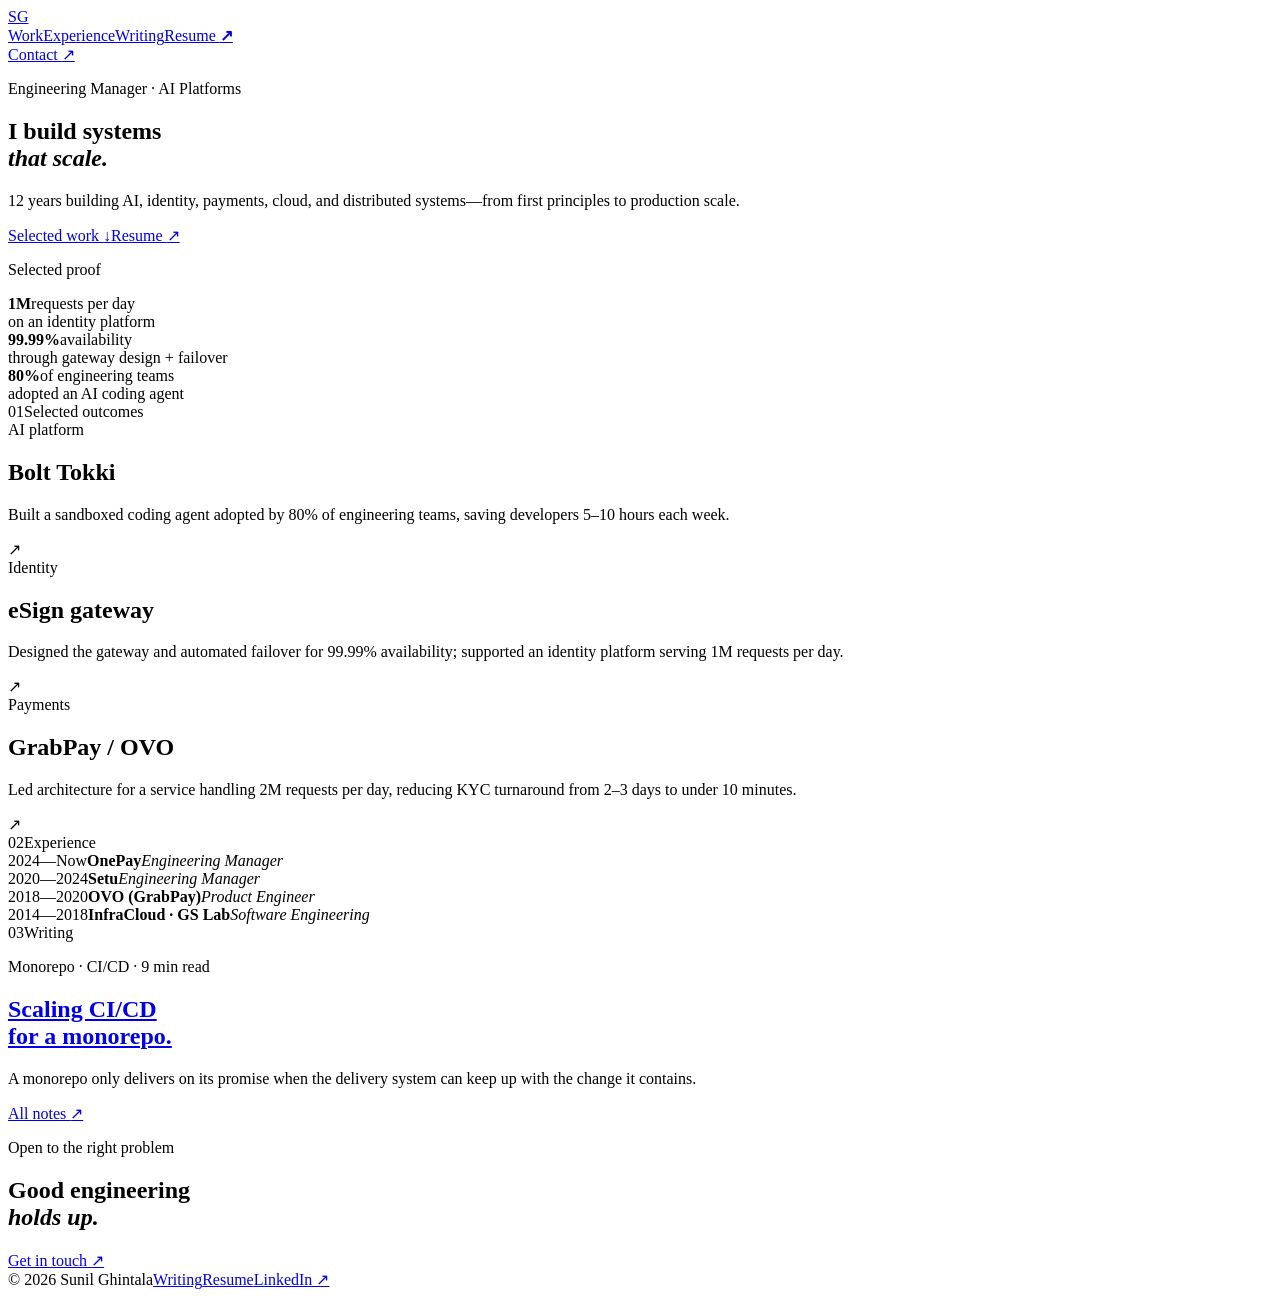
==== index.html @ 9026701f "Publish monorepo CI/CD scaling article" ====
<!doctype html>
<html lang="en">
  <head>
    <meta charset="UTF-8" />
    <meta name="viewport" content="width=device-width, initial-scale=1.0" />
    <meta name="description" content="Sunil Ghintala is an Engineering Manager building AI platforms, CI/CD systems, distributed systems, and reliable backend infrastructure." />
    <meta name="robots" content="index, follow" />
    <link rel="canonical" href="https://sghintala.github.io/" />
    <meta property="og:type" content="website" />
    <meta property="og:url" content="https://sghintala.github.io/" />
    <meta property="og:title" content="Sunil Ghintala — Engineering Manager" />
    <meta property="og:description" content="Engineering Manager building AI platforms, CI/CD systems, distributed systems, and reliable backend infrastructure." />
    <meta name="twitter:card" content="summary" />
    <meta name="twitter:title" content="Sunil Ghintala — Engineering Manager" />
    <meta name="twitter:description" content="Engineering Manager building AI platforms, CI/CD systems, distributed systems, and reliable backend infrastructure." />
    <title>Sunil Ghintala — Engineering Manager</title>
    <link rel="preconnect" href="https://fonts.googleapis.com" />
    <link rel="preconnect" href="https://fonts.gstatic.com" crossorigin />
    <link href="https://fonts.googleapis.com/css2?family=DM+Mono:wght@400;500&family=Manrope:wght@400;500;600;700;800&family=Space+Grotesk:wght@500;600;700&display=swap" rel="stylesheet" />
    <link rel="stylesheet" href="styles.css?v=4" />
    <script type="application/ld+json">
      {"@context":"https://schema.org","@type":"Person","name":"Sunil Ghintala","url":"https://sghintala.github.io/","jobTitle":"Engineering Manager","description":"Engineering Manager building AI platforms, CI/CD systems, distributed systems, and reliable backend infrastructure.","knowsAbout":["Agentic AI Platforms","CI/CD","Backend Engineering","Distributed Systems","Cloud Reliability"],"sameAs":["https://www.linkedin.com/in/sunil-ghintala/","https://github.com/sghintala"]}
    </script>
  </head>
  <body>
    <header class="site-header wrap">
      <a class="logo" href="#top" aria-label="Sunil Ghintala home"><span>SG</span><i></i></a>
      <nav aria-label="Primary navigation"><a href="#work">Work</a><a href="#experience">Experience</a><a href="blog/">Writing</a><a href="assets/Sunil_Ghintala_Resume.pdf" target="_blank" rel="noreferrer">Resume <b>↗</b></a></nav>
      <a class="header-cta" href="https://www.linkedin.com/in/sunil-ghintala/" target="_blank" rel="noreferrer">Contact <span>↗</span></a>
    </header>

    <main id="top">
      <section class="hero wrap">
        <div class="hero-copy">
          <p class="kicker"><span class="pulse"></span> Engineering Manager · AI Platforms</p>
          <h1>I build systems<br /><em>that scale.</em></h1>
          <p class="hero-lede">12 years building AI, identity, payments, cloud, and distributed systems—from first principles to production scale.</p>
          <div class="hero-actions"><a class="button button-primary" href="#work">Selected work <span>↓</span></a><a class="button button-ghost" href="assets/Sunil_Ghintala_Resume.pdf" target="_blank" rel="noreferrer">Resume <span>↗</span></a></div>
        </div>
        <aside class="hero-proof" aria-label="Selected proof points"><p class="eyebrow">Selected proof</p><div class="proof-item"><strong>1M</strong><span>requests per day<br />on an identity platform</span></div><div class="proof-item"><strong>99.99%</strong><span>availability<br />through gateway design + failover</span></div><div class="proof-item"><strong>80%</strong><span>of engineering teams<br />adopted an AI coding agent</span></div></aside>
      </section>

      <section class="rule-section wrap" id="work"><div class="section-label"><span>01</span><span>Selected outcomes</span></div><div class="outcome-list"><article><span class="outcome-type">AI platform</span><div><h2>Bolt Tokki</h2><p>Built a sandboxed coding agent adopted by 80% of engineering teams, saving developers 5–10 hours each week.</p></div><span class="outcome-arrow">↗</span></article><article><span class="outcome-type">Identity</span><div><h2>eSign gateway</h2><p>Designed the gateway and automated failover for 99.99% availability; supported an identity platform serving 1M requests per day.</p></div><span class="outcome-arrow">↗</span></article><article><span class="outcome-type">Payments</span><div><h2>GrabPay / OVO</h2><p>Led architecture for a service handling 2M requests per day, reducing KYC turnaround from 2–3 days to under 10 minutes.</p></div><span class="outcome-arrow">↗</span></article></div></section>

      <section class="experience-section wrap" id="experience"><div class="section-label"><span>02</span><span>Experience</span></div><div class="experience-list"><div><span>2024—Now</span><strong>OnePay</strong><em>Engineering Manager</em></div><div><span>2020—2024</span><strong>Setu</strong><em>Engineering Manager</em></div><div><span>2018—2020</span><strong>OVO (GrabPay)</strong><em>Product Engineer</em></div><div><span>2014—2018</span><strong>InfraCloud · GS Lab</strong><em>Software Engineering</em></div></div></section>

      <section class="writing-section wrap" id="writing"><div class="section-label"><span>03</span><span>Writing</span></div><div class="writing-row"><div><p class="eyebrow">Monorepo · CI/CD · 9 min read</p><h2><a href="blog/scaling-cicd-for-a-monorepo.html">Scaling CI/CD<br />for a monorepo.</a></h2><p>A monorepo only delivers on its promise when the delivery system can keep up with the change it contains.</p></div><a class="button button-ghost" href="blog/">All notes <span>↗</span></a></div></section>

      <section class="closing-section"><div class="wrap"><p class="kicker"><span class="pulse"></span> Open to the right problem</p><h2>Good engineering<br /><em>holds up.</em></h2><a class="button button-primary" href="https://www.linkedin.com/in/sunil-ghintala/" target="_blank" rel="noreferrer">Get in touch <span>↗</span></a></div></section>
    </main>
    <footer class="site-footer wrap"><span>© <span id="year"></span> Sunil Ghintala</span><span class="footer-links"><a href="blog/">Writing</a><a href="assets/Sunil_Ghintala_Resume.pdf" target="_blank" rel="noreferrer">Resume</a><a href="https://www.linkedin.com/in/sunil-ghintala/" target="_blank" rel="noreferrer">LinkedIn ↗</a></span></footer>
    <script>document.getElementById('year').textContent = new Date().getFullYear();</script>
  </body>
</html>
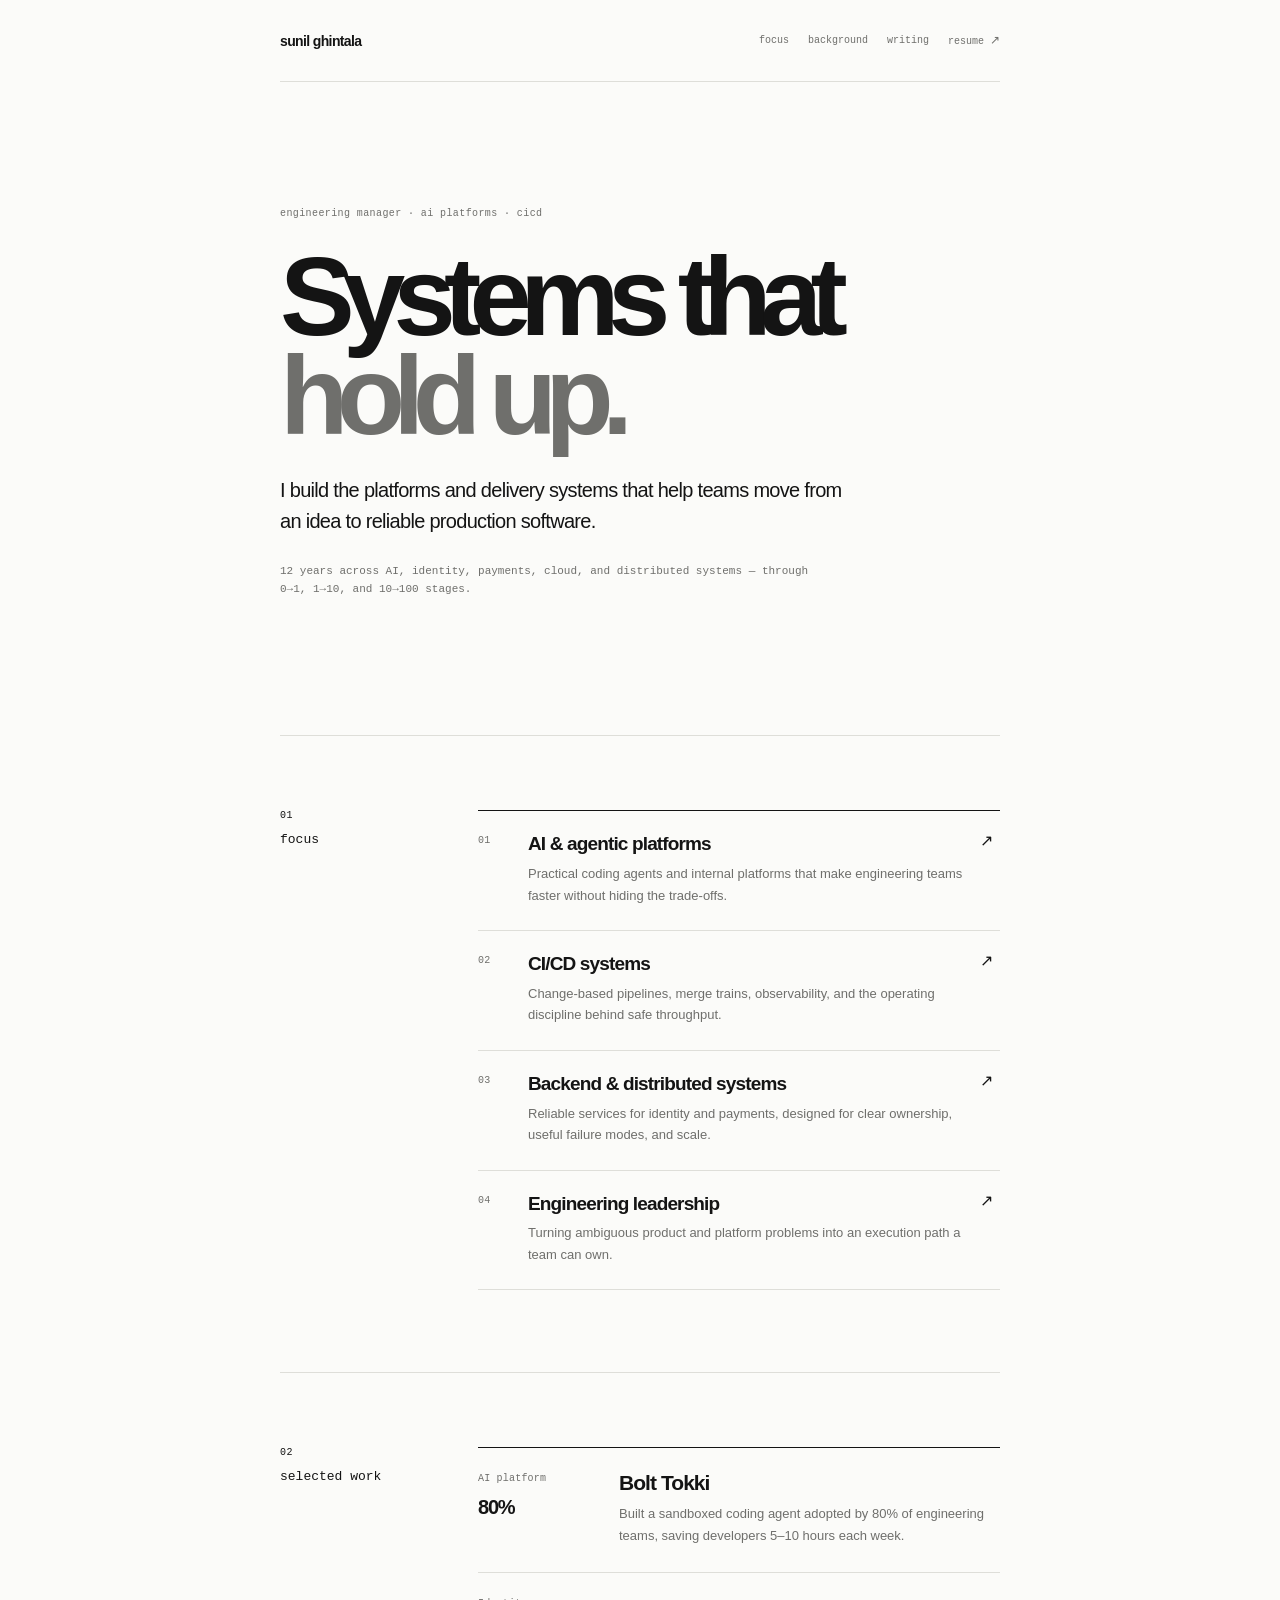
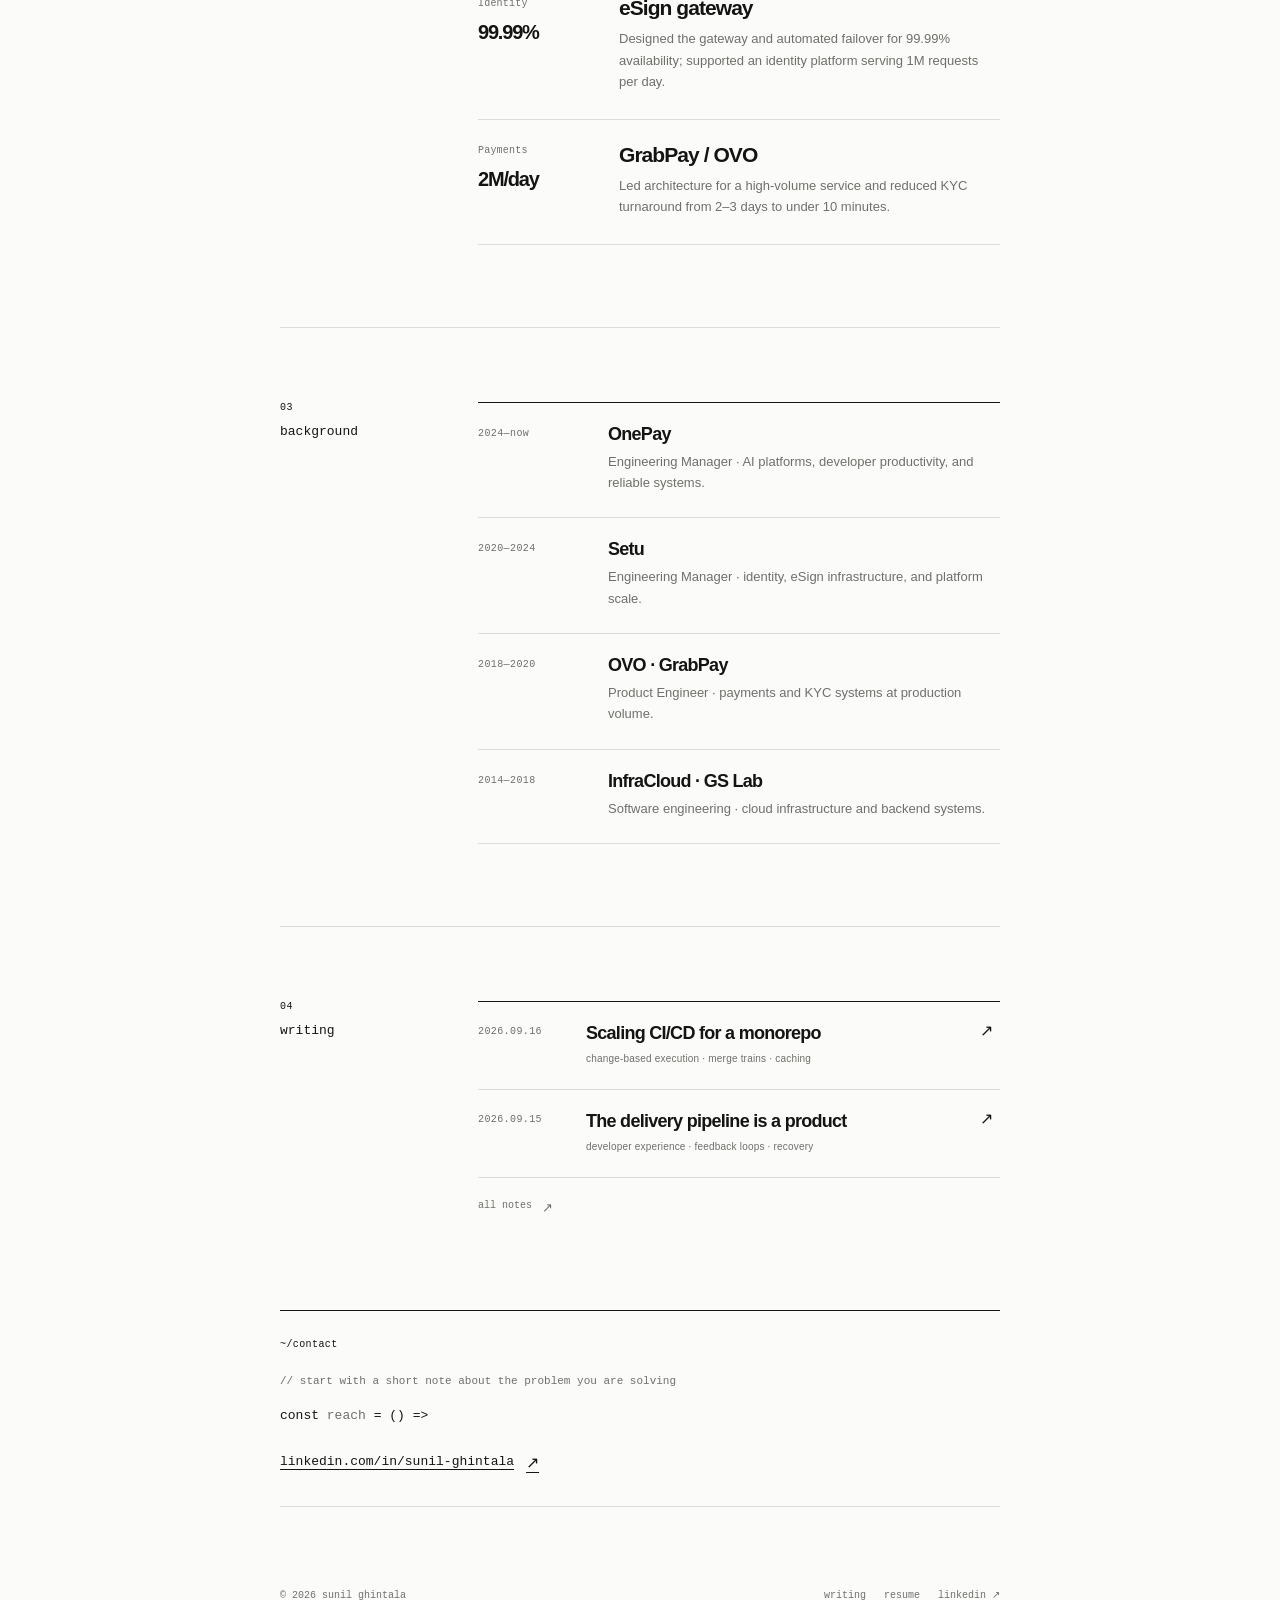
==== commit c101e18a: "Redesign site as a minimal engineering profile" ====
--- a/index.html
+++ b/index.html
@@ -17,38 +17,77 @@
     <link rel="preconnect" href="https://fonts.googleapis.com" />
     <link rel="preconnect" href="https://fonts.gstatic.com" crossorigin />
     <link href="https://fonts.googleapis.com/css2?family=DM+Mono:wght@400;500&family=Manrope:wght@400;500;600;700;800&family=Space+Grotesk:wght@500;600;700&display=swap" rel="stylesheet" />
-    <link rel="stylesheet" href="styles.css?v=4" />
+    <link rel="stylesheet" href="styles.css?v=5" />
     <script type="application/ld+json">
       {"@context":"https://schema.org","@type":"Person","name":"Sunil Ghintala","url":"https://sghintala.github.io/","jobTitle":"Engineering Manager","description":"Engineering Manager building AI platforms, CI/CD systems, distributed systems, and reliable backend infrastructure.","knowsAbout":["Agentic AI Platforms","CI/CD","Backend Engineering","Distributed Systems","Cloud Reliability"],"sameAs":["https://www.linkedin.com/in/sunil-ghintala/","https://github.com/sghintala"]}
     </script>
   </head>
   <body>
     <header class="site-header wrap">
-      <a class="logo" href="#top" aria-label="Sunil Ghintala home"><span>SG</span><i></i></a>
-      <nav aria-label="Primary navigation"><a href="#work">Work</a><a href="#experience">Experience</a><a href="blog/">Writing</a><a href="assets/Sunil_Ghintala_Resume.pdf" target="_blank" rel="noreferrer">Resume <b>↗</b></a></nav>
-      <a class="header-cta" href="https://www.linkedin.com/in/sunil-ghintala/" target="_blank" rel="noreferrer">Contact <span>↗</span></a>
+      <a class="wordmark" href="#top" aria-label="Sunil Ghintala home">sunil ghintala</a>
+      <nav aria-label="Primary navigation">
+        <a href="#focus">focus</a>
+        <a href="#background">background</a>
+        <a href="blog/">writing</a>
+        <a href="assets/Sunil_Ghintala_Resume.pdf" target="_blank" rel="noreferrer">resume <span>↗</span></a>
+      </nav>
     </header>
 
-    <main id="top">
-      <section class="hero wrap">
-        <div class="hero-copy">
-          <p class="kicker"><span class="pulse"></span> Engineering Manager · AI Platforms</p>
-          <h1>I build systems<br /><em>that scale.</em></h1>
-          <p class="hero-lede">12 years building AI, identity, payments, cloud, and distributed systems—from first principles to production scale.</p>
-          <div class="hero-actions"><a class="button button-primary" href="#work">Selected work <span>↓</span></a><a class="button button-ghost" href="assets/Sunil_Ghintala_Resume.pdf" target="_blank" rel="noreferrer">Resume <span>↗</span></a></div>
-        </div>
-        <aside class="hero-proof" aria-label="Selected proof points"><p class="eyebrow">Selected proof</p><div class="proof-item"><strong>1M</strong><span>requests per day<br />on an identity platform</span></div><div class="proof-item"><strong>99.99%</strong><span>availability<br />through gateway design + failover</span></div><div class="proof-item"><strong>80%</strong><span>of engineering teams<br />adopted an AI coding agent</span></div></aside>
+    <main id="top" class="wrap">
+      <section class="hero">
+        <p class="mono eyebrow">engineering manager · ai platforms · cicd</p>
+        <h1>Systems that<br /><span>hold up.</span></h1>
+        <p class="hero-lede">I build the platforms and delivery systems that help teams move from an idea to reliable production software.</p>
+        <p class="hero-note">12 years across AI, identity, payments, cloud, and distributed systems — through 0→1, 1→10, and 10→100 stages.</p>
       </section>
 
-      <section class="rule-section wrap" id="work"><div class="section-label"><span>01</span><span>Selected outcomes</span></div><div class="outcome-list"><article><span class="outcome-type">AI platform</span><div><h2>Bolt Tokki</h2><p>Built a sandboxed coding agent adopted by 80% of engineering teams, saving developers 5–10 hours each week.</p></div><span class="outcome-arrow">↗</span></article><article><span class="outcome-type">Identity</span><div><h2>eSign gateway</h2><p>Designed the gateway and automated failover for 99.99% availability; supported an identity platform serving 1M requests per day.</p></div><span class="outcome-arrow">↗</span></article><article><span class="outcome-type">Payments</span><div><h2>GrabPay / OVO</h2><p>Led architecture for a service handling 2M requests per day, reducing KYC turnaround from 2–3 days to under 10 minutes.</p></div><span class="outcome-arrow">↗</span></article></div></section>
+      <section class="section" id="focus">
+        <div class="section-heading"><span class="mono section-index">01</span><h2>focus</h2></div>
+        <div class="focus-list">
+          <a class="focus-row" href="#work"><span class="mono row-index">01</span><div><h3>AI &amp; agentic platforms</h3><p>Practical coding agents and internal platforms that make engineering teams faster without hiding the trade-offs.</p></div><span class="row-arrow">↗</span></a>
+          <a class="focus-row" href="#work"><span class="mono row-index">02</span><div><h3>CI/CD systems</h3><p>Change-based pipelines, merge trains, observability, and the operating discipline behind safe throughput.</p></div><span class="row-arrow">↗</span></a>
+          <a class="focus-row" href="#work"><span class="mono row-index">03</span><div><h3>Backend &amp; distributed systems</h3><p>Reliable services for identity and payments, designed for clear ownership, useful failure modes, and scale.</p></div><span class="row-arrow">↗</span></a>
+          <a class="focus-row" href="#background"><span class="mono row-index">04</span><div><h3>Engineering leadership</h3><p>Turning ambiguous product and platform problems into an execution path a team can own.</p></div><span class="row-arrow">↗</span></a>
+        </div>
+      </section>
 
-      <section class="experience-section wrap" id="experience"><div class="section-label"><span>02</span><span>Experience</span></div><div class="experience-list"><div><span>2024—Now</span><strong>OnePay</strong><em>Engineering Manager</em></div><div><span>2020—2024</span><strong>Setu</strong><em>Engineering Manager</em></div><div><span>2018—2020</span><strong>OVO (GrabPay)</strong><em>Product Engineer</em></div><div><span>2014—2018</span><strong>InfraCloud · GS Lab</strong><em>Software Engineering</em></div></div></section>
+      <section class="section" id="work">
+        <div class="section-heading"><span class="mono section-index">02</span><h2>selected work</h2></div>
+        <div class="work-list">
+          <article class="work-row"><div class="work-meta"><span class="mono">AI platform</span><strong>80%</strong></div><div><h3>Bolt Tokki</h3><p>Built a sandboxed coding agent adopted by 80% of engineering teams, saving developers 5–10 hours each week.</p></div></article>
+          <article class="work-row"><div class="work-meta"><span class="mono">Identity</span><strong>99.99%</strong></div><div><h3>eSign gateway</h3><p>Designed the gateway and automated failover for 99.99% availability; supported an identity platform serving 1M requests per day.</p></div></article>
+          <article class="work-row"><div class="work-meta"><span class="mono">Payments</span><strong>2M/day</strong></div><div><h3>GrabPay / OVO</h3><p>Led architecture for a high-volume service and reduced KYC turnaround from 2–3 days to under 10 minutes.</p></div></article>
+        </div>
+      </section>
 
-      <section class="writing-section wrap" id="writing"><div class="section-label"><span>03</span><span>Writing</span></div><div class="writing-row"><div><p class="eyebrow">Monorepo · CI/CD · 9 min read</p><h2><a href="blog/scaling-cicd-for-a-monorepo.html">Scaling CI/CD<br />for a monorepo.</a></h2><p>A monorepo only delivers on its promise when the delivery system can keep up with the change it contains.</p></div><a class="button button-ghost" href="blog/">All notes <span>↗</span></a></div></section>
+      <section class="section" id="background">
+        <div class="section-heading"><span class="mono section-index">03</span><h2>background</h2></div>
+        <div class="background-list">
+          <div class="background-row"><span class="mono period">2024—now</span><div><h3>OnePay</h3><p>Engineering Manager · AI platforms, developer productivity, and reliable systems.</p></div></div>
+          <div class="background-row"><span class="mono period">2020—2024</span><div><h3>Setu</h3><p>Engineering Manager · identity, eSign infrastructure, and platform scale.</p></div></div>
+          <div class="background-row"><span class="mono period">2018—2020</span><div><h3>OVO · GrabPay</h3><p>Product Engineer · payments and KYC systems at production volume.</p></div></div>
+          <div class="background-row"><span class="mono period">2014—2018</span><div><h3>InfraCloud · GS Lab</h3><p>Software engineering · cloud infrastructure and backend systems.</p></div></div>
+        </div>
+      </section>
 
-      <section class="closing-section"><div class="wrap"><p class="kicker"><span class="pulse"></span> Open to the right problem</p><h2>Good engineering<br /><em>holds up.</em></h2><a class="button button-primary" href="https://www.linkedin.com/in/sunil-ghintala/" target="_blank" rel="noreferrer">Get in touch <span>↗</span></a></div></section>
+      <section class="section writing-section" id="writing">
+        <div class="section-heading"><span class="mono section-index">04</span><h2>writing</h2></div>
+        <div class="writing-list">
+          <a class="writing-row" href="blog/scaling-cicd-for-a-monorepo.html"><span class="mono writing-date">2026.09.16</span><span><strong>Scaling CI/CD for a monorepo</strong><small>change-based execution · merge trains · caching</small></span><span class="row-arrow">↗</span></a>
+          <a class="writing-row" href="blog/delivery-pipeline-is-a-product.html"><span class="mono writing-date">2026.09.15</span><span><strong>The delivery pipeline is a product</strong><small>developer experience · feedback loops · recovery</small></span><span class="row-arrow">↗</span></a>
+          <a class="writing-more" href="blog/">all notes <span>↗</span></a>
+        </div>
+      </section>
+
+      <section class="contact-section" id="contact">
+        <p class="mono contact-path">~/contact</p>
+        <p class="contact-comment">// start with a short note about the problem you are solving</p>
+        <p class="contact-code">const <span>reach</span> = () =&gt;</p>
+        <a class="contact-link" href="https://www.linkedin.com/in/sunil-ghintala/" target="_blank" rel="noreferrer">linkedin.com/in/sunil-ghintala <span>↗</span></a>
+      </section>
     </main>
-    <footer class="site-footer wrap"><span>© <span id="year"></span> Sunil Ghintala</span><span class="footer-links"><a href="blog/">Writing</a><a href="assets/Sunil_Ghintala_Resume.pdf" target="_blank" rel="noreferrer">Resume</a><a href="https://www.linkedin.com/in/sunil-ghintala/" target="_blank" rel="noreferrer">LinkedIn ↗</a></span></footer>
+
+    <footer class="site-footer wrap"><span>© <span id="year"></span> Sunil Ghintala</span><span class="footer-links"><a href="blog/">writing</a><a href="assets/Sunil_Ghintala_Resume.pdf" target="_blank" rel="noreferrer">resume</a><a href="https://www.linkedin.com/in/sunil-ghintala/" target="_blank" rel="noreferrer">linkedin ↗</a></span></footer>
     <script>document.getElementById('year').textContent = new Date().getFullYear();</script>
   </body>
 </html>
--- a/styles.css
+++ b/styles.css
@@ -0,0 +1,104 @@
+:root {
+  --ink: #141414;
+  --muted: #6f6f6c;
+  --faint: #9d9d99;
+  --line: #deded9;
+  --paper: #fbfbf9;
+  --measure: 720px;
+}
+
+* { box-sizing: border-box; }
+html { scroll-behavior: smooth; }
+body { margin: 0; background: var(--paper); color: var(--ink); font-family: Manrope, Arial, sans-serif; }
+a { color: inherit; text-decoration: none; }
+.wrap { width: min(var(--measure), calc(100% - 48px)); margin-inline: auto; }
+.mono { font-family: "DM Mono", monospace; }
+
+.site-header { min-height: 82px; display: flex; align-items: center; justify-content: space-between; gap: 25px; border-bottom: 1px solid var(--line); }
+.wordmark { font: 600 14px/1 "Space Grotesk", sans-serif; letter-spacing: -.045em; }
+nav { display: flex; align-items: center; gap: 19px; color: var(--muted); font: 500 10px/1 "DM Mono", monospace; text-transform: lowercase; }
+nav a { transition: color .18s; }
+nav a:hover, nav a:focus-visible { color: var(--ink); }
+nav span { font-size: 12px; }
+
+.hero { padding: 126px 0 137px; }
+.eyebrow, .section-index, .period, .writing-date, .contact-path { color: var(--muted); font-size: 10px; letter-spacing: .04em; text-transform: lowercase; }
+.eyebrow { margin: 0; }
+.hero h1 { max-width: 650px; margin: 29px 0 30px; font: 600 clamp(67px, 12vw, 112px)/.88 "Space Grotesk", sans-serif; letter-spacing: -.105em; }
+.hero h1 span { color: var(--muted); }
+.hero-lede { max-width: 570px; margin: 0; font-size: 20px; line-height: 1.55; letter-spacing: -.035em; }
+.hero-note { max-width: 540px; margin: 25px 0 0; color: var(--muted); font: 500 11px/1.65 "DM Mono", monospace; }
+
+.section { display: grid; grid-template-columns: 155px 1fr; gap: 43px; padding: 74px 0 82px; border-top: 1px solid var(--line); }
+.section-heading { display: flex; flex-direction: column; gap: 12px; }
+.section-heading h2 { margin: 0; font: 500 13px/1.1 "DM Mono", monospace; text-transform: lowercase; }
+.section-index { color: var(--ink); }
+.focus-list, .work-list, .background-list, .writing-list { border-top: 1px solid var(--ink); }
+.focus-row, .work-row, .background-row, .writing-row { border-bottom: 1px solid var(--line); }
+.focus-row { display: grid; grid-template-columns: 34px 1fr 20px; gap: 16px; padding: 22px 0 24px; transition: padding .18s; }
+.focus-row:hover { padding-left: 8px; padding-right: 8px; }
+.row-index, .work-meta span, .writing-row small { color: var(--muted); font-size: 10px; line-height: 1.5; letter-spacing: .02em; }
+.focus-row h3, .work-row h3 { margin: 0 0 8px; font: 600 19px/1.15 "Space Grotesk", sans-serif; letter-spacing: -.045em; }
+.focus-row p, .work-row p, .background-row p { max-width: 470px; margin: 0; color: var(--muted); font-size: 13px; line-height: 1.65; }
+.row-arrow { align-self: start; font-size: 16px; line-height: 1; }
+
+.work-row { display: grid; grid-template-columns: 117px 1fr; gap: 24px; padding: 23px 0 26px; }
+.work-meta { display: flex; flex-direction: column; gap: 11px; }
+.work-meta strong { font: 600 20px/1 "Space Grotesk", sans-serif; letter-spacing: -.06em; }
+.work-row h3 { font-size: 21px; }
+
+.background-row { display: grid; grid-template-columns: 105px 1fr; gap: 25px; padding: 22px 0 24px; }
+.period { padding-top: 3px; }
+.background-row h3 { margin: 0 0 6px; font: 600 18px/1.1 "Space Grotesk", sans-serif; letter-spacing: -.04em; }
+
+.writing-section { padding-bottom: 94px; }
+.writing-row { display: grid; grid-template-columns: 91px 1fr 20px; gap: 17px; padding: 21px 0 23px; align-items: start; transition: padding .18s; }
+.writing-row:hover { padding-left: 8px; padding-right: 8px; }
+.writing-date { padding-top: 3px; }
+.writing-row strong { display: block; margin-bottom: 7px; font: 600 18px/1.18 "Space Grotesk", sans-serif; letter-spacing: -.04em; }
+.writing-row small { display: block; }
+.writing-more { display: inline-flex; gap: 10px; margin-top: 22px; color: var(--muted); font: 500 10px "DM Mono", monospace; text-transform: lowercase; }
+.writing-more:hover { color: var(--ink); }
+.writing-more span { font-size: 13px; }
+
+.contact-section { margin: 0 0 82px; padding: 28px 0 31px; border-top: 1px solid var(--ink); border-bottom: 1px solid var(--line); }
+.contact-path { margin: 0 0 23px; color: var(--ink); }
+.contact-comment { margin: 0 0 15px; color: var(--muted); font: 500 11px/1.6 "DM Mono", monospace; }
+.contact-code { margin: 0 0 25px; font: 500 13px/1.5 "DM Mono", monospace; }
+.contact-code span { color: var(--muted); }
+.contact-link { display: inline-flex; gap: 12px; font: 500 13px/1.4 "DM Mono", monospace; text-decoration: underline; text-decoration-thickness: 1px; text-underline-offset: 4px; }
+.contact-link span { font-size: 16px; text-decoration: none; }
+
+.site-footer { display: flex; justify-content: space-between; gap: 22px; padding: 0 0 28px; color: var(--muted); font: 500 10px/1.4 "DM Mono", monospace; text-transform: lowercase; }
+.footer-links { display: flex; gap: 18px; }
+.footer-links a:hover { color: var(--ink); }
+
+@media (max-width: 620px) {
+  .wrap { width: min(var(--measure), calc(100% - 34px)); }
+  .site-header { min-height: 70px; }
+  .wordmark { font-size: 13px; }
+  nav { gap: 12px; font-size: 9px; }
+  nav a:nth-child(2) { display: none; }
+  .hero { padding: 92px 0 105px; }
+  .hero h1 { margin-top: 26px; font-size: clamp(61px, 18vw, 98px); }
+  .hero-lede { font-size: 18px; }
+  .section { grid-template-columns: 1fr; gap: 28px; padding: 58px 0 68px; }
+  .section-heading { flex-direction: row; gap: 15px; align-items: baseline; }
+  .focus-row { grid-template-columns: 26px 1fr 16px; gap: 11px; }
+  .focus-row h3 { font-size: 18px; }
+  .work-row { grid-template-columns: 92px 1fr; gap: 14px; }
+  .work-meta strong { font-size: 18px; }
+  .background-row { grid-template-columns: 88px 1fr; gap: 14px; }
+  .writing-row { grid-template-columns: 1fr 16px; gap: 12px; }
+  .writing-date { grid-column: 1 / -1; padding-top: 0; }
+  .site-footer { flex-wrap: wrap; }
+  .footer-links { gap: 13px; }
+}
+
+@media (max-width: 420px) {
+  nav a:nth-child(1) { display: none; }
+  .hero h1 { font-size: 62px; }
+  .hero-note { font-size: 10px; }
+  .work-row { grid-template-columns: 1fr; gap: 11px; }
+  .work-meta { flex-direction: row; align-items: baseline; gap: 13px; }
+}
